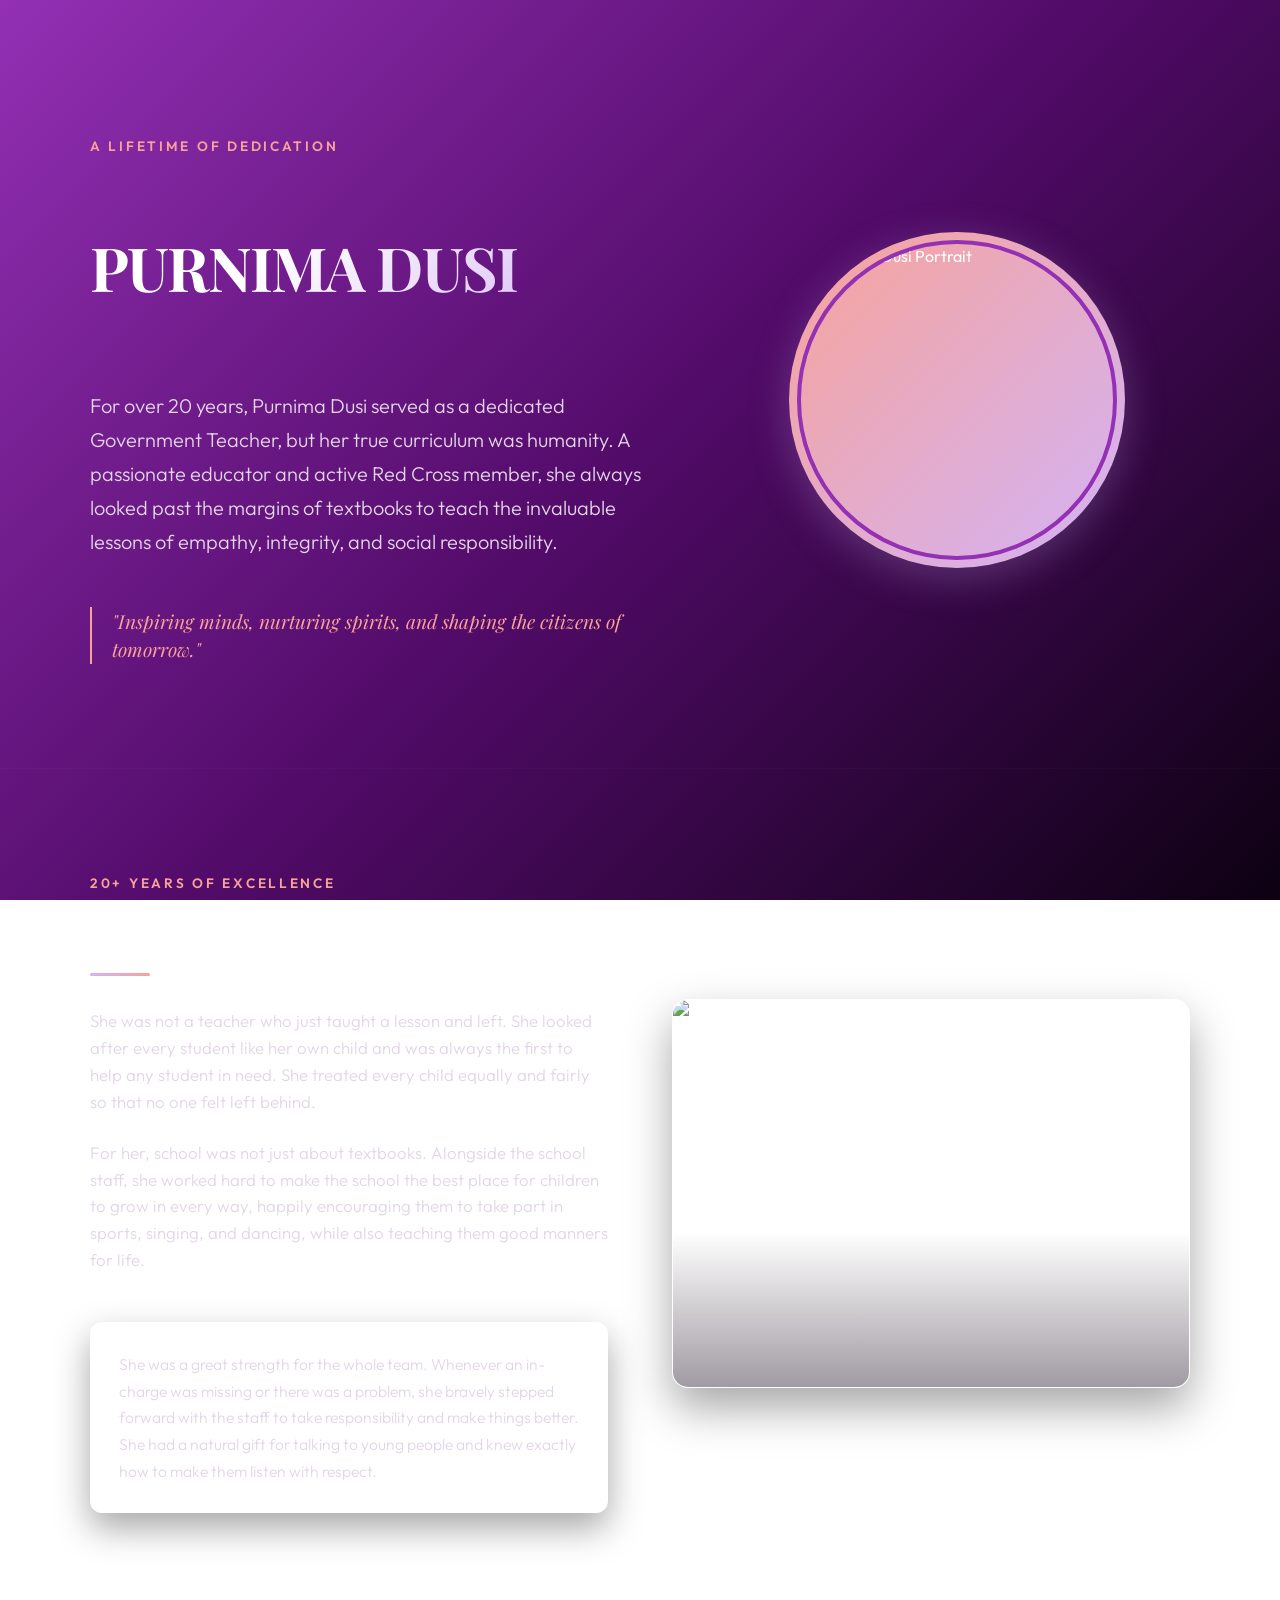
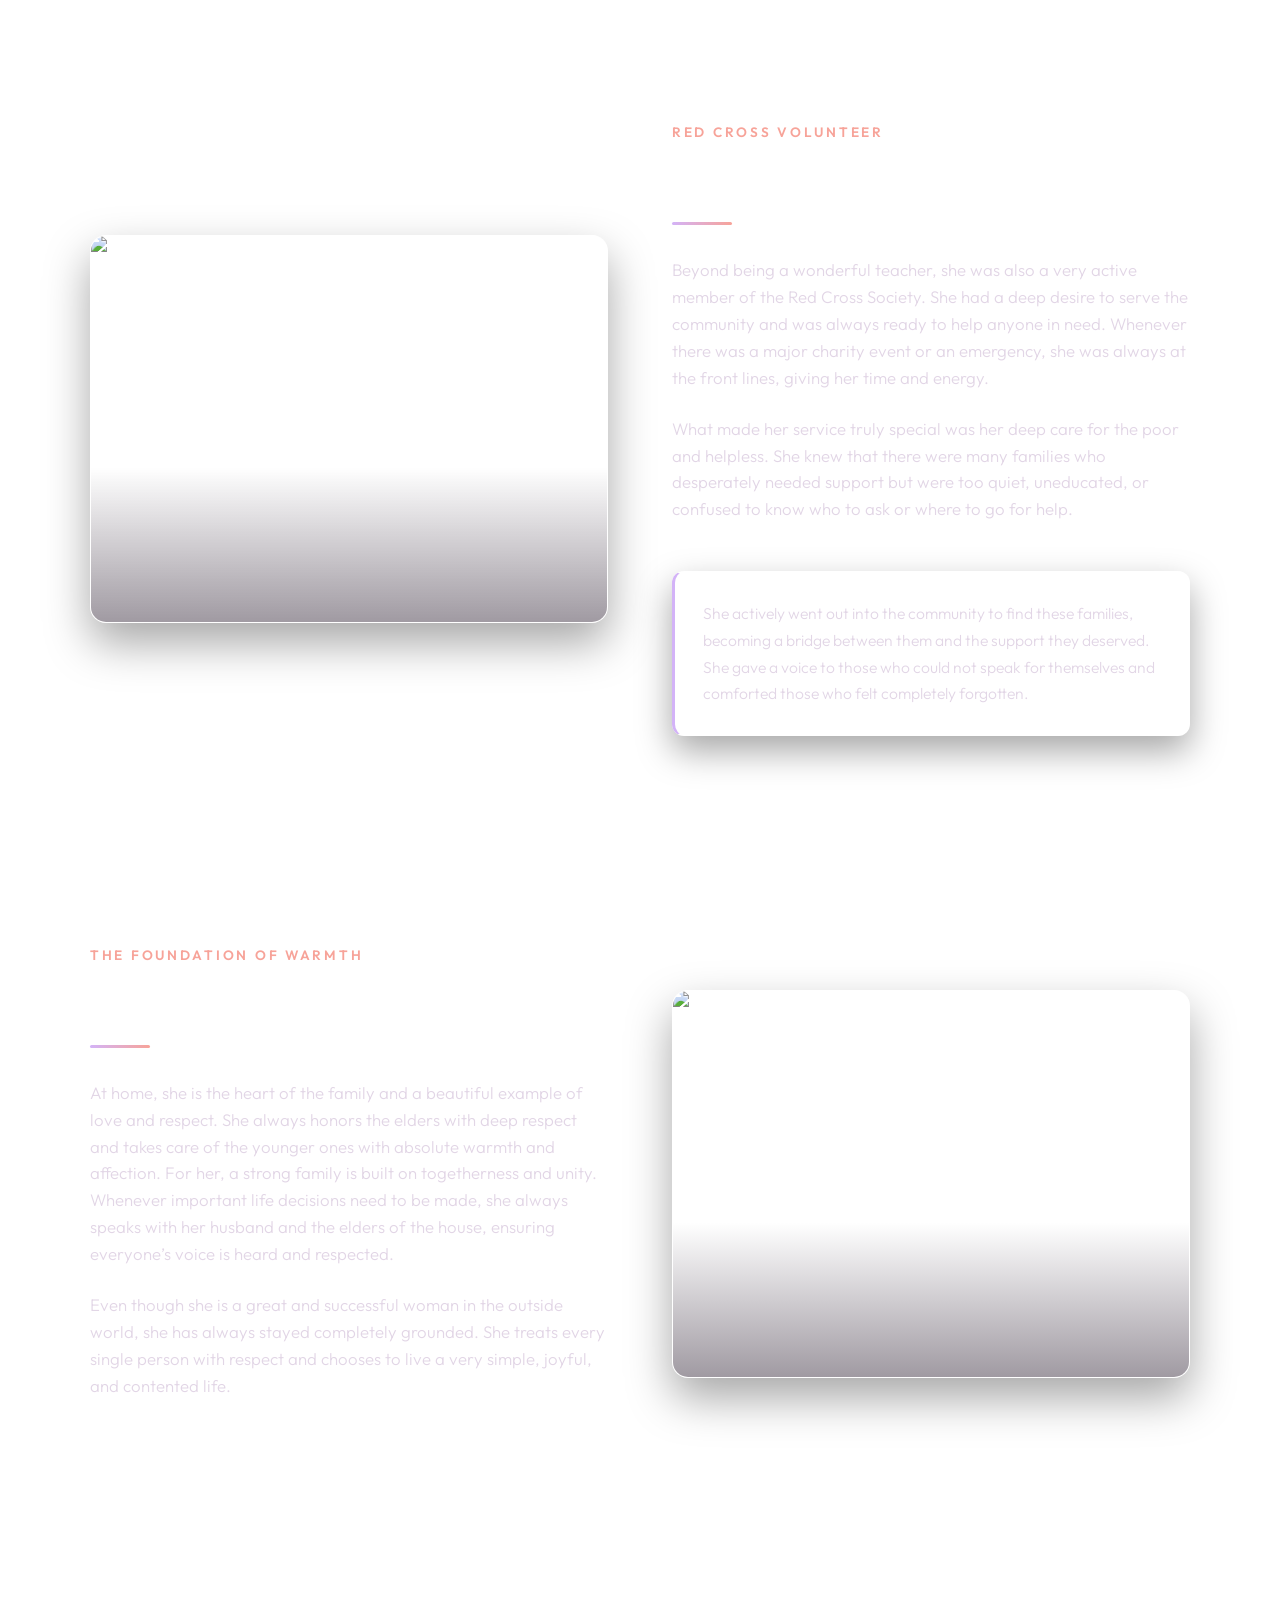
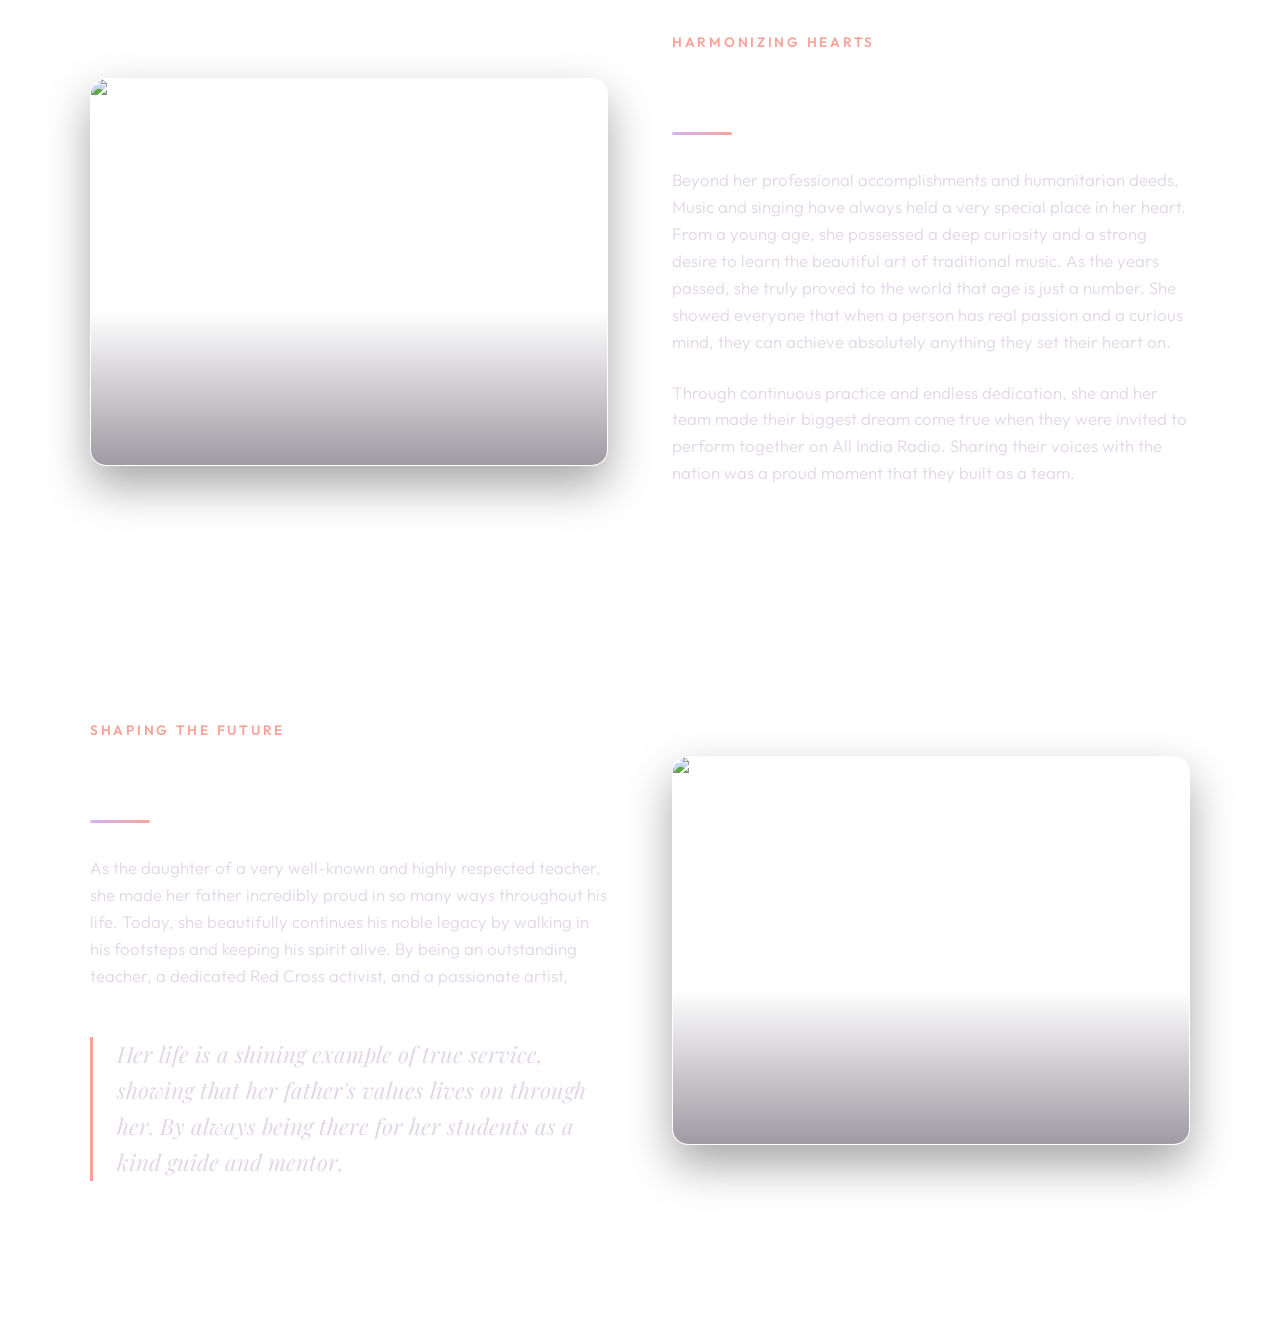
==== profile.html @ 8159378b "Add files via upload" ====
<!DOCTYPE html>
<html lang="en">
<head>
    <meta charset="UTF-8">
    <meta name="viewport" content="width=device-width, initial-scale=1.0">
    <title>Purnima Dusi | A Lifetime of Empathy & Education</title>
    
    <!-- Google Fonts -->
    <link rel="preconnect" href="https://fonts.googleapis.com">
    <link rel="preconnect" href="https://fonts.gstatic.com" crossorigin>
    <link href="https://fonts.googleapis.com/css2?family=Outfit:wght@300;400;500;600;700&family=Playfair+Display:ital,wght@0,400;0,600;0,700;1,400&display=swap" rel="stylesheet">
    
    <link rel="stylesheet" href="style.css">
</head>
<body>

    <main class="main-content">
        
        <!-- Hero / About Section -->
        <!-- Hero / About Section -->
        <section class="section hero-section" id="profile">
            <div class="grid-container hero-grid">
                <span class="section-tagline">A Lifetime of Dedication</span>
                <h1 class="name">PURNIMA DUSI</h1>
                
                <div class="hero-image-wrapper">
                    <div class="image-border-glow">
                        <img src="./assets/WA-IMG-20201115-eeaf3998.jpg" alt="Purnima Dusi Portrait" class="profile-img">
                    </div>
                </div>
                
                <div class="hero-description-block">
                    <p class="lead-text">
                        For over 20 years, Purnima Dusi served as a dedicated Government Teacher, 
                        but her true curriculum was humanity. A passionate educator and active Red Cross member,
                        she always looked past the margins of textbooks to teach the invaluable lessons of 
                        empathy, integrity, and social responsibility.
                    </p>
                    <blockquote class="hero-quote">
                        "Inspiring minds, nurturing spirits, and shaping the citizens of tomorrow."
                    </blockquote>
                </div>
            </div>
        </section>

        <!-- Profession Section -->
        <section class="section scroll-section" id="profession">
            <div class="grid-container item-grid">
                <div class="content-side">
                    <span class="section-tagline">20+ Years of Excellence</span>
                    <h2>Educator & Mentor</h2>
                    <div class="divider"></div>
                    <p>
                        She was not a teacher who just taught a lesson and left. She looked after every student
                        like her own child and was always the first to help any student in need. She treated every 
                        child equally and fairly so that no one felt left behind. 
                    </p>
                    <p>
                        For her, school was not just about textbooks. Alongside the school staff, she worked hard to make 
                        the school the best place for children to grow in every way, happily encouraging them to take 
                        part in sports, singing, and dancing, while also teaching them good manners for life.
                    </p>
                    <div class="highlight-box">
                        <p>
                            She was a great strength for the whole team. Whenever an in-charge was missing or there was a problem,
                            she bravely stepped forward with the staff to take responsibility and make things better. 
                            She had a natural gift for talking to young people and knew exactly how to make them listen with respect.
                        </p>
                    </div>
                </div>
                <div class="image-side">
                    <div class="panel-card-wrapper">
                        <img src="./assets/IMG-20211108-WA0001.jpg" alt="Purnima Dusi in classroom" class="panel-img">
                    </div>
                </div>
            </div>
        </section>

        <!-- Service Section -->
        <section class="section scroll-section" id="service">
            <div class="grid-container item-grid reverse-layout">
                <div class="content-side">
                    <span class="section-tagline">Red Cross Volunteer</span>
                    <h2>Humanitarian Service</h2>
                    <div class="divider"></div>
                    <p>
                        Beyond being a wonderful teacher, she was also a very active member of the Red Cross Society.
                        She had a deep desire to serve the community and was always ready to help anyone in need.
                        Whenever there was a major charity event or an emergency, she was always at the front lines,
                        giving her time and energy.
                    </p>
                    <p>
                        What made her service truly special was her deep care for the poor and helpless. 
                        She knew that there were many families who desperately needed support but were too quiet,
                        uneducated, or confused to know who to ask or where to go for help.
                    </p>
                    <div class="highlight-box accent-highlight">
                        <p>
                            She actively went out into the community to find these families, becoming a bridge between 
                            them and the support they deserved. She gave a voice to those who could not speak for 
                            themselves and comforted those who felt completely forgotten.
                        </p>
                    </div>
                </div>
                <div class="image-side">
                    <div class="panel-card-wrapper">
                        <img src="./assets/IMG-20220103-WA0036.jpg" alt="Purnima Dusi Red Cross Service" class="panel-img">
                    </div>
                </div>
            </div>
        </section>

        <!-- Family Section -->
        <section class="section scroll-section" id="family">
            <div class="grid-container item-grid">
                <div class="content-side">
                    <span class="section-tagline">The Foundation of Warmth</span>
                    <h2>A Great Family Woman</h2>
                    <div class="divider"></div>
                    <p>
                        At home, she is the heart of the family and a beautiful example of love and respect. She always 
                        honors the elders with deep respect and takes care of the younger ones with absolute warmth and 
                        affection. For her, a strong family is built on togetherness and unity. Whenever important life 
                        decisions need to be made, she always speaks with her husband and the elders of the house, 
                        ensuring everyone’s voice is heard and respected.
                    </p>
                    <p>
                        Even though she is a great and successful woman in the outside world, she has always stayed 
                        completely grounded. She treats every single person with respect and chooses to live a very 
                        simple, joyful, and contented life.
                    </p>
                </div>
                <div class="image-side">
                    <div class="panel-card-wrapper">
                        <img src="./assets/IMG-20211109-WA0006.jpg" alt="Family Memories" class="panel-img">
                    </div>
                </div>
            </div>
        </section>

        <!-- Music Section -->
        <section class="section scroll-section" id="music">
            <div class="grid-container item-grid reverse-layout">
                <div class="content-side">
                    <span class="section-tagline">Harmonizing Hearts</span>
                    <h2>Love for Music</h2>
                    <div class="divider"></div>
                    <p>
                        Beyond her professional accomplishments and humanitarian deeds, Music and singing have always held a
                        very special place in her heart. From a young age, she possessed a deep curiosity and a strong desire 
                        to learn the beautiful art of traditional music. As the years passed, she truly proved to the world 
                        that age is just a number. She showed everyone that when a person has real passion and a curious mind,
                        they can achieve absolutely anything they set their heart on.
                    </p>
                    <p>
                        Through continuous practice and endless dedication, she and her team made their biggest dream come
                        true when they were invited to perform together on All India Radio. Sharing their voices with the nation 
                        was a proud moment that they built as a team.
                    </p>
                </div>
                <div class="image-side">
                    <div class="panel-card-wrapper">
                        <img src="./assets/IMG_20240610_185732.jpg" alt="Music and Art" class="panel-img">
                    </div>
                </div>
            </div>
        </section>

        <!-- Legacy Section -->
        <section class="section scroll-section" id="legacy">
            <div class="grid-container item-grid">
                <div class="content-side">
                    <span class="section-tagline">Shaping the Future</span>
                    <h2>A great Legacy</h2>
                    <div class="divider"></div>
                    <p>
                        As the daughter of a very well-known and highly respected teacher, she made her father incredibly proud 
                        in so many ways throughout his life. Today, she beautifully continues his noble legacy by walking in 
                        his footsteps and keeping his spirit alive. By being an outstanding teacher, a dedicated Red Cross 
                        activist, and a passionate artist,
                    </p>
                    <blockquote class="large-quote">
                        Her life is a shining example of true service, showing that her father's values lives on through 
                        her. By always being there for her students as a kind guide and mentor,
                    </blockquote>
                </div>
                <div class="image-side">
                    <div class="panel-card-wrapper">
                        <img src="./assets/IMG_20240728_145800_1.jpg" alt="Legacy and Respect" class="panel-img">
                    </div>
                </div>
            </div>
        </section>

    </main>

    <!-- Interactive Logic -->
    <script src="script.js"></script>
</body>
</html>
---- style.css ----
/* ==========================================
   DESIGN SYSTEM & CUSTOM VARIABLES
   ========================================== */
:root {
    --bg-primary: #9330b4;
    --bg-secondary: #520b69;
    --bg-tertiary: #0d0112;
    
    --text-primary: #ffffff;
    --text-secondary: #e2d6e6;
    --text-muted: #a692ab;
    
    --accent-lavender: #d3b3f7;
    --accent-rose: #f7a399;
    --accent-glow: rgba(211, 179, 247, 0.25);
    
    --glass-bg: rgba(255, 255, 255, 0.03);
    --glass-border: rgba(255, 255, 255, 0.07);
    --glass-shadow: rgba(0, 0, 0, 0.35);
    
    --font-heading: 'Playfair Display', Georgia, serif;
    --font-body: 'Outfit', sans-serif;
    
    --transition-smooth: all 0.4s cubic-bezier(0.16, 1, 0.3, 1);
    --transition-quick: all 0.2s ease;
}

/* ==========================================
   RESET & GLOBAL BASICS
   ========================================== */
* {
    margin: 0;
    padding: 0;
    box-sizing: border-box;
}

html {
    scroll-behavior: smooth;
    font-size: 16px;
}

body {
    background: linear-gradient(135deg, var(--bg-primary) 0%, var(--bg-secondary) 50%, var(--bg-tertiary) 100%);
    background-attachment: fixed;
    color: var(--text-primary);
    font-family: var(--font-body);
    line-height: 1.6;
    overflow-x: hidden;
    min-height: 100vh;
    display: flex;
    flex-direction: column;
}

/* Custom Scrollbar */
::-webkit-scrollbar {
    width: 8px;
}
::-webkit-scrollbar-track {
    background: var(--bg-primary);
}
::-webkit-scrollbar-thumb {
    background: var(--glass-border);
    border-radius: 4px;
}
::-webkit-scrollbar-thumb:hover {
    background: var(--accent-lavender);
}

/* ==========================================
   TYPOGRAPHY
   ========================================== */
h1, h2, h3 {
    font-family: var(--font-heading);
    font-weight: 600;
    letter-spacing: -0.02em;
    line-height: 1.2;
}

h2 {
    font-size: 2.2rem;
    color: var(--text-primary);
    margin-bottom: 1.5rem;
}

p {
    font-size: 1.05rem;
    color: var(--text-secondary);
    margin-bottom: 1.5rem;
    font-weight: 300;
}

.section-tagline {
    font-family: var(--font-body);
    font-size: 0.85rem;
    text-transform: uppercase;
    letter-spacing: 0.2em;
    color: var(--accent-rose);
    display: inline-block;
    margin-bottom: 0.75rem;
    font-weight: 600;
}

/* ==========================================
   LAYOUT STRUCTURE
   ========================================== */
.main-content {
    flex: 1;
    padding: 2rem 0;
}

.section {
    padding: 6.5rem 2rem;
    display: flex;
    justify-content: center;
    align-items: center;
    border-bottom: 1px solid rgba(255, 255, 255, 0.02);
}

.grid-container {
    max-width: 1100px;
    width: 100%;
    display: grid;
    gap: 4rem;
    align-items: center;
}

.hero-grid {
    grid-template-columns: 1.1fr 0.9fr;
    grid-template-rows: auto auto auto;
    align-items: center;
}

.hero-grid .section-tagline {
    grid-column: 1;
    grid-row: 1;
}

.hero-grid .name {
    grid-column: 1;
    grid-row: 2;
    font-size: 3.8rem;
    font-weight: 700;
    margin-bottom: 1.5rem;
    line-height: 1.1;
    text-align: left;
    text-shadow: none;
    letter-spacing: -0.03em;
    background: linear-gradient(135deg, var(--text-primary) 30%, var(--accent-lavender) 100%);
    -webkit-background-clip: text;
    background-clip: text;
    -webkit-text-fill-color: transparent;
}

.hero-grid .hero-description-block {
    grid-column: 1;
    grid-row: 3;
    display: flex;
    flex-direction: column;
    justify-content: center;
}

.hero-grid .hero-image-wrapper {
    grid-column: 2;
    grid-row: 1 / span 3;
    display: flex;
    justify-content: center;
    align-items: center;
}

.image-border-glow {
    position: relative;
    border-radius: 50%;
    padding: 8px;
    background: linear-gradient(135deg, var(--accent-rose), var(--accent-lavender));
    box-shadow: 0 10px 40px var(--accent-glow);
    animation: floatGlow 6s ease-in-out infinite alternate;
}

.profile-img {
    width: 320px;
    height: 320px;
    border-radius: 50%;
    object-fit: cover;
    display: block;
    border: 4px solid var(--bg-primary);
}

@keyframes floatGlow {
    0% {
        transform: translateY(0px);
        box-shadow: 0 10px 30px var(--accent-glow);
    }
    100% {
        transform: translateY(-12px);
        box-shadow: 0 20px 50px rgba(211, 179, 247, 0.4);
    }
}

.item-grid {
    grid-template-columns: 1fr 1fr;
}

/* Alternating / Zig-zag Layout for grids */
.reverse-layout .content-side {
    order: 2;
}
.reverse-layout .image-side {
    order: 1;
}

.lead-text {
    font-size: 1.25rem;
    line-height: 1.7;
    color: var(--text-secondary);
    margin-bottom: 2rem;
    font-weight: 300;
}

.hero-quote {
    font-family: var(--font-heading);
    font-size: 1.2rem;
    font-style: italic;
    color: var(--accent-rose);
    border-left: 2px solid var(--accent-rose);
    padding-left: 1.25rem;
    margin-top: 1rem;
    line-height: 1.5;
}

/* ==========================================
   GENERAL CARDS & INTERIOR PANELS
   ========================================== */
.content-side {
    display: flex;
    flex-direction: column;
    justify-content: center;
}

.divider {
    width: 60px;
    height: 3px;
    background: linear-gradient(to right, var(--accent-lavender), var(--accent-rose));
    margin-bottom: 2rem;
    border-radius: 2px;
}

.highlight-box {
    background: var(--glass-bg);
    border: 1px solid var(--glass-border);
    border-radius: 12px;
    padding: 1.75rem;
    margin-top: 1.5rem;
    box-shadow: 0 15px 35px var(--glass-shadow);
    backdrop-filter: blur(8px);
    -webkit-backdrop-filter: blur(8px);
}

.highlight-box p {
    font-size: 0.98rem;
    margin-bottom: 0;
    color: var(--text-secondary);
    line-height: 1.7;
    font-weight: 300;
}

.accent-highlight {
    border-left: 3px solid var(--accent-lavender);
}

.large-quote {
    font-family: var(--font-heading);
    font-size: 1.4rem;
    font-style: italic;
    color: var(--text-secondary);
    line-height: 1.6;
    margin-top: 1.5rem;
    border-left: 3px solid var(--accent-rose);
    padding-left: 1.5rem;
}

/* Panel Card Image Style */
.image-side {
    display: flex;
    justify-content: center;
    align-items: center;
}

.panel-card-wrapper {
    position: relative;
    border-radius: 16px;
    overflow: hidden;
    box-shadow: 0 20px 45px var(--glass-shadow);
    border: 1px solid var(--glass-border);
    transition: var(--transition-smooth);
    background: var(--glass-bg);
    width: 100%;
    aspect-ratio: 4 / 3;
}

.panel-card-wrapper::after {
    content: '';
    position: absolute;
    top: 0;
    left: 0;
    width: 100%;
    height: 100%;
    background: linear-gradient(to bottom, transparent 60%, rgba(18, 3, 23, 0.4));
    pointer-events: none;
}

.panel-img {
    width: 100%;
    height: 100%;
    object-fit: cover;
    display: block;
    transition: var(--transition-smooth);
}

.panel-card-wrapper:hover {
    transform: translateY(-8px) scale(1.01);
    border-color: rgba(211, 179, 247, 0.3);
    box-shadow: 0 25px 50px rgba(211, 179, 247, 0.1);
}

.panel-card-wrapper:hover .panel-img {
    transform: scale(1.05);
}

/* ==========================================
   RESPONSIVE DESIGN (MEDIA QUERIES)
   ========================================== */

/* Tablet & Smaller Devices */
@media (max-width: 992px) {
    html {
        font-size: 15px;
    }
    
    .section {
        padding: 5rem 1.5rem;
    }
    
    .grid-container {
        gap: 3rem;
    }
    
    .hero-grid,
    .item-grid {
        grid-template-columns: 1fr;
    }
    
    /* Reset grid lines on mobile/tablet to follow natural HTML order */
    .hero-grid {
        grid-template-rows: auto;
        gap: 2rem;
        text-align: center;
    }
    
    .hero-grid .section-tagline {
        grid-column: unset;
        grid-row: unset;
    }
    
    .hero-grid .name {
        grid-column: unset;
        grid-row: unset;
        text-align: center;
        font-size: 3.2rem;
        margin-bottom: 1rem;
    }
    
    .hero-grid .hero-image-wrapper {
        grid-column: unset;
        grid-row: unset;
        margin: 1.5rem auto;
    }
    
    .hero-grid .hero-description-block {
        grid-column: unset;
        grid-row: unset;
        text-align: center;
    }
    
    /* Remove alternating order on tablet for neat stack */
    .reverse-layout .content-side {
        order: unset;
    }
    .reverse-layout .image-side {
        order: unset;
    }
    
    .lead-text {
        text-align: center;
    }
    
    .hero-quote {
        text-align: left;
        display: inline-block;
        max-width: 500px;
    }
    
    .profile-img {
        width: 280px;
        height: 280px;
    }
    
    .panel-card-wrapper {
        max-width: 600px;
        margin: 0 auto;
    }
}

/* Mobile Devices */
@media (max-width: 768px) {
    .hero-grid .name {
        font-size: 2.5rem;
    }
    
    .lead-text {
        font-size: 1.1rem;
    }
    
    h2 {
        font-size: 1.8rem;
    }
    
    .panel-card-wrapper {
        aspect-ratio: 16 / 10;
    }
}
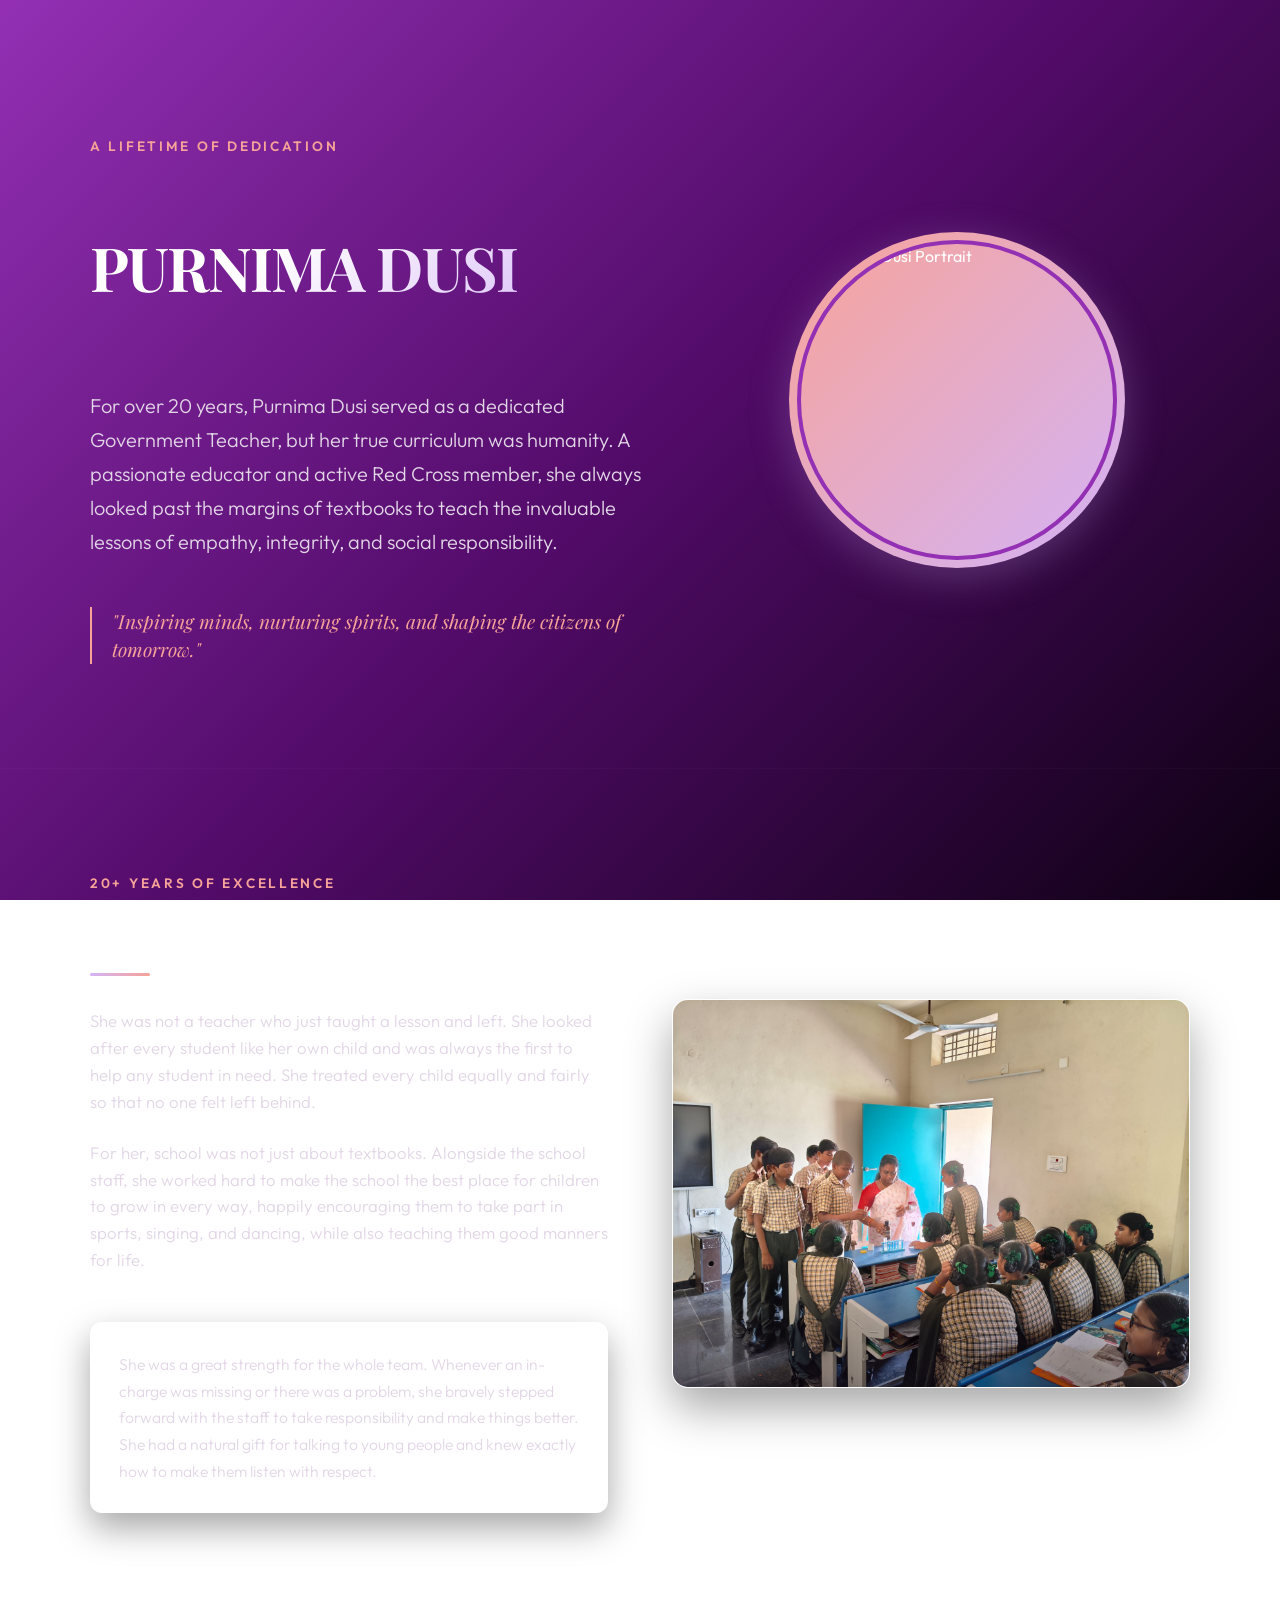
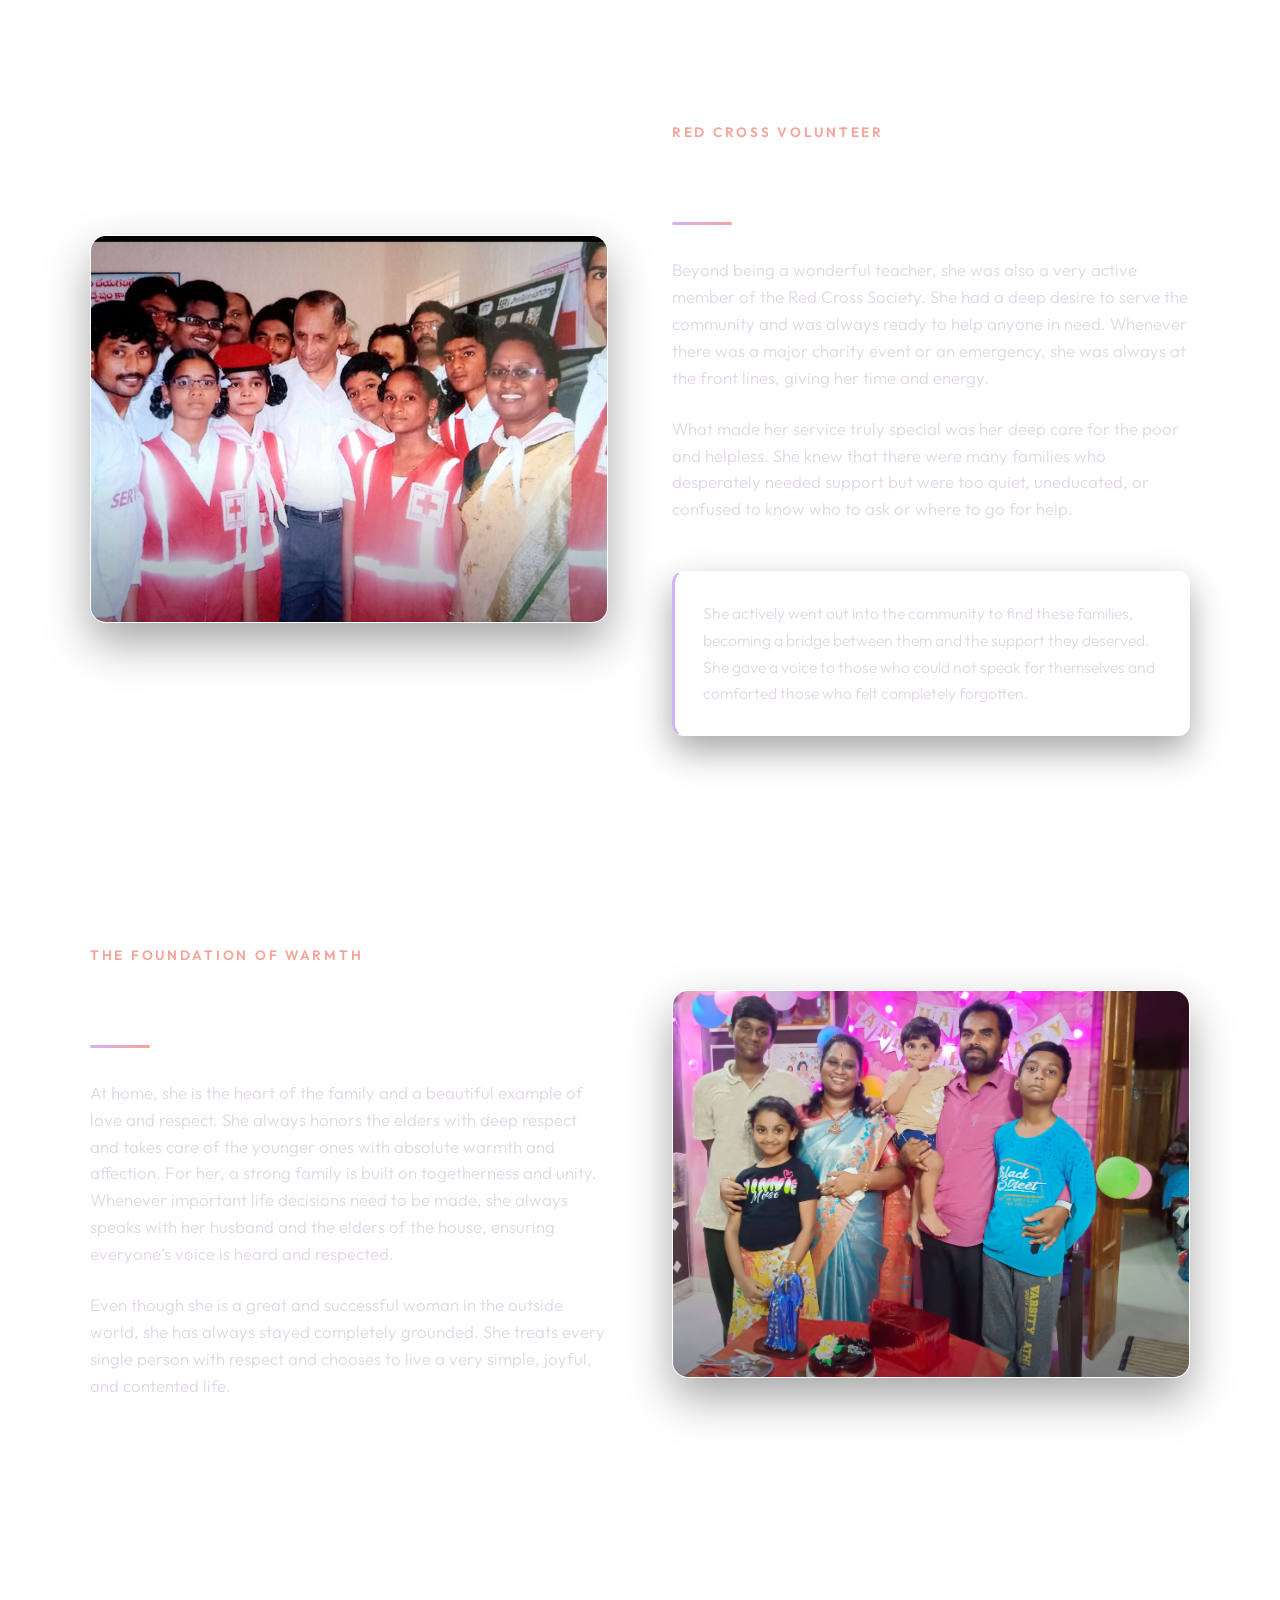
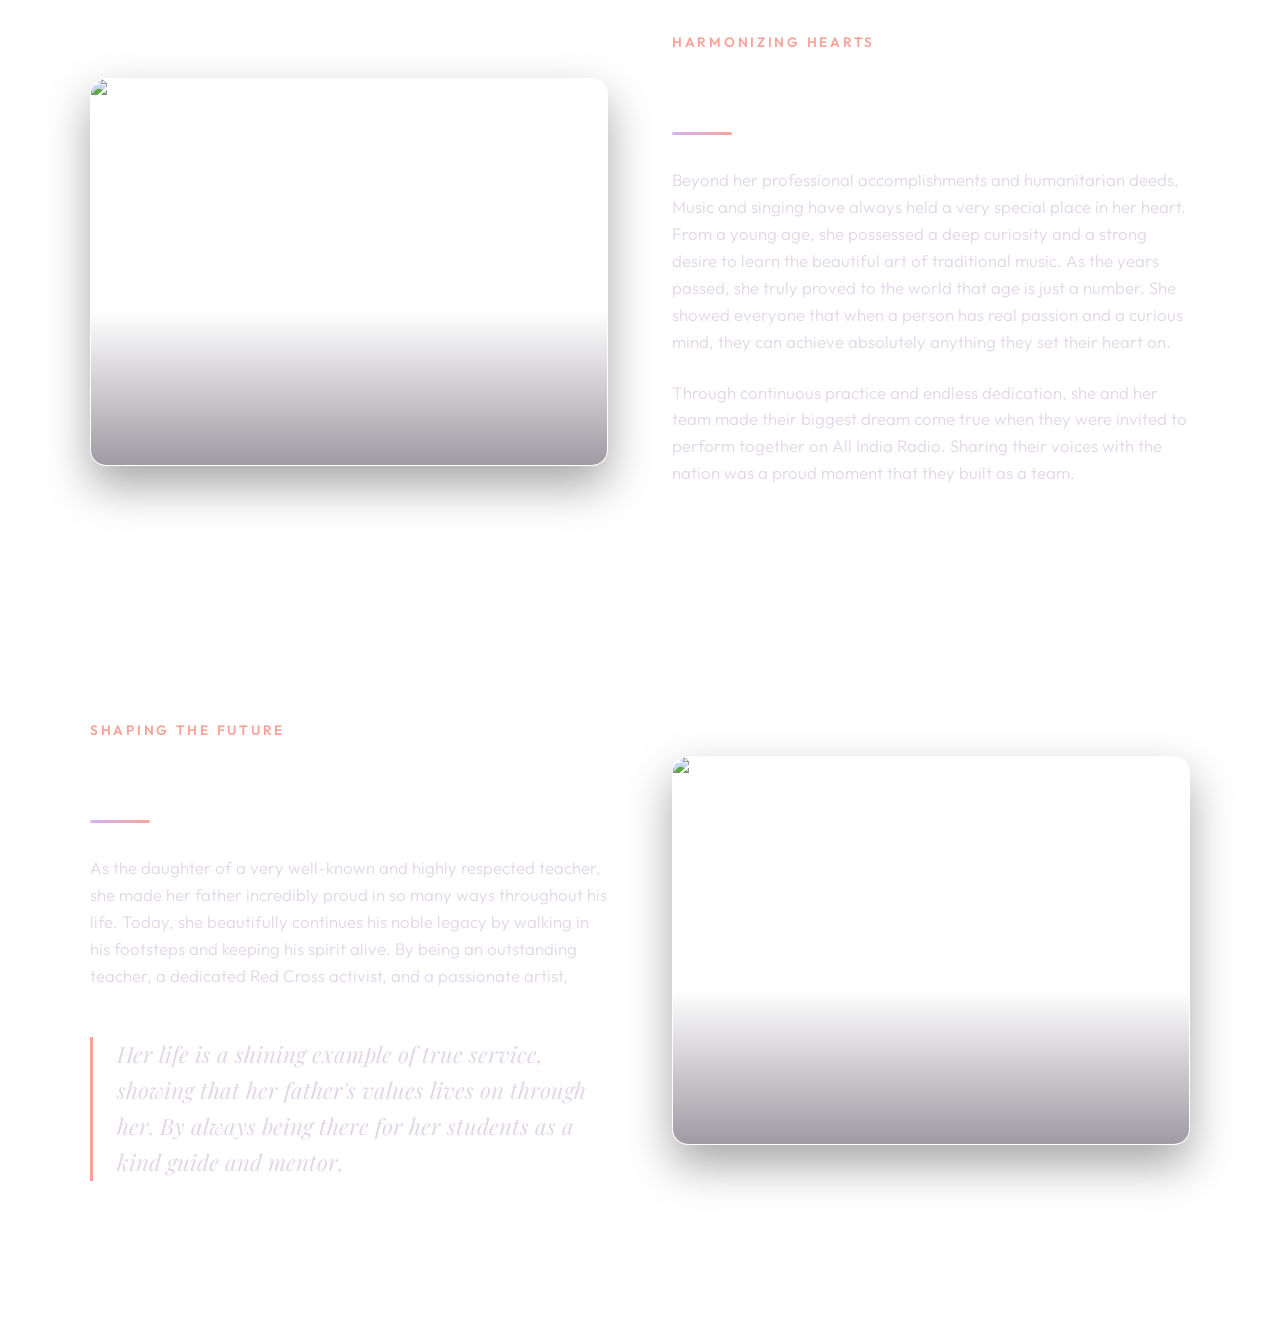
==== commit dbbc8fde: "Update profile.html" ====
--- a/profile.html
+++ b/profile.html
@@ -25,7 +25,7 @@
                 
                 <div class="hero-image-wrapper">
                     <div class="image-border-glow">
-                        <img src="./assets/WA-IMG-20201115-eeaf3998.jpg" alt="Purnima Dusi Portrait" class="profile-img">
+                        <img src="./assets/profile.jpg" alt="Purnima Dusi Portrait" class="profile-img">
                     </div>
                 </div>
                 
@@ -70,7 +70,7 @@
                 </div>
                 <div class="image-side">
                     <div class="panel-card-wrapper">
-                        <img src="./assets/IMG-20211108-WA0001.jpg" alt="Purnima Dusi in classroom" class="panel-img">
+                        <img src="./assets/teaching.jpeg" alt="Purnima Dusi in classroom" class="panel-img">
                     </div>
                 </div>
             </div>
@@ -104,7 +104,7 @@
                 </div>
                 <div class="image-side">
                     <div class="panel-card-wrapper">
-                        <img src="./assets/IMG-20220103-WA0036.jpg" alt="Purnima Dusi Red Cross Service" class="panel-img">
+                        <img src="./assets/redcross.jpeg" alt="Purnima Dusi Red Cross Service" class="panel-img">
                     </div>
                 </div>
             </div>
@@ -132,7 +132,7 @@
                 </div>
                 <div class="image-side">
                     <div class="panel-card-wrapper">
-                        <img src="./assets/IMG-20211109-WA0006.jpg" alt="Family Memories" class="panel-img">
+                        <img src="./assets/family.jpeg" alt="Family Memories" class="panel-img">
                     </div>
                 </div>
             </div>
@@ -160,7 +160,7 @@
                 </div>
                 <div class="image-side">
                     <div class="panel-card-wrapper">
-                        <img src="./assets/IMG_20240610_185732.jpg" alt="Music and Art" class="panel-img">
+                        <img src="./assets/air.jpg" alt="Music and Art" class="panel-img">
                     </div>
                 </div>
             </div>
@@ -186,7 +186,7 @@
                 </div>
                 <div class="image-side">
                     <div class="panel-card-wrapper">
-                        <img src="./assets/IMG_20240728_145800_1.jpg" alt="Legacy and Respect" class="panel-img">
+                        <img src="./assets/legacy.jpg" alt="Legacy and Respect" class="panel-img">
                     </div>
                 </div>
             </div>
@@ -197,4 +197,4 @@
     <!-- Interactive Logic -->
     <script src="script.js"></script>
 </body>
-</html>+</html>
